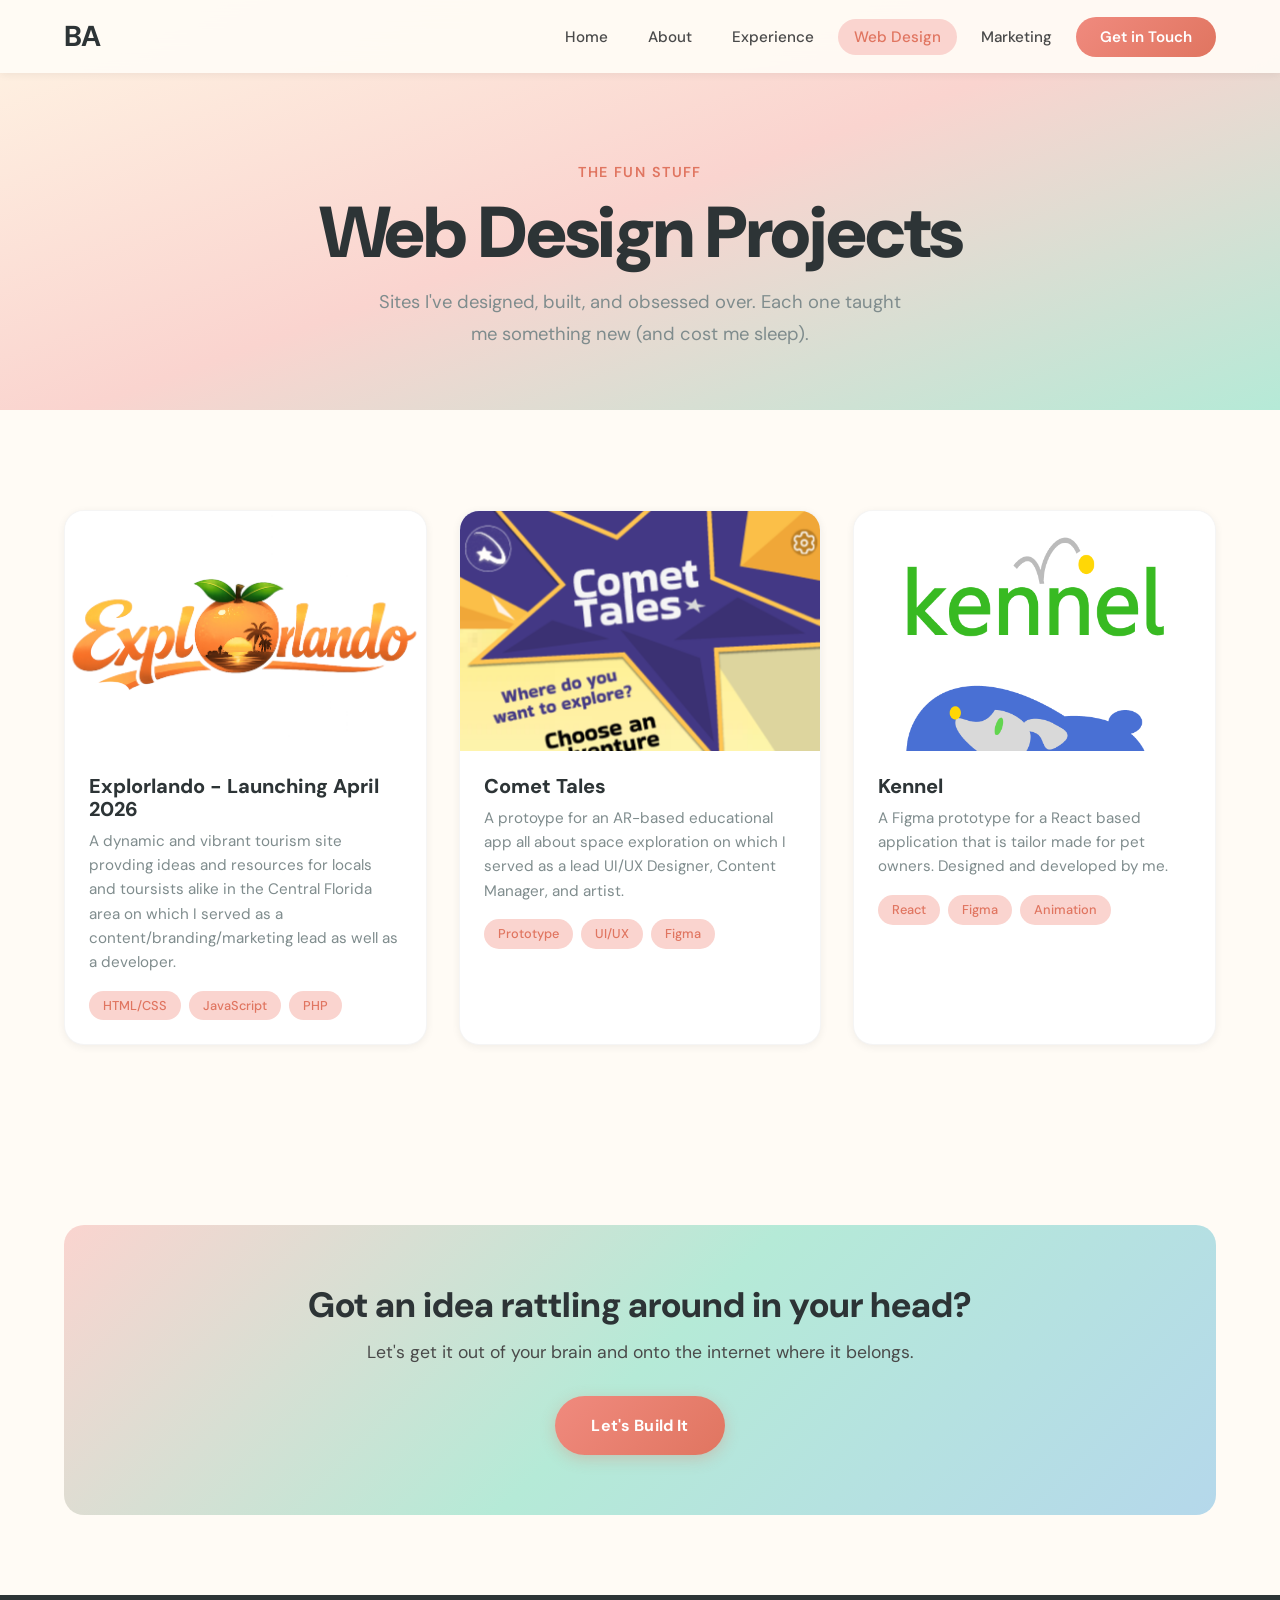
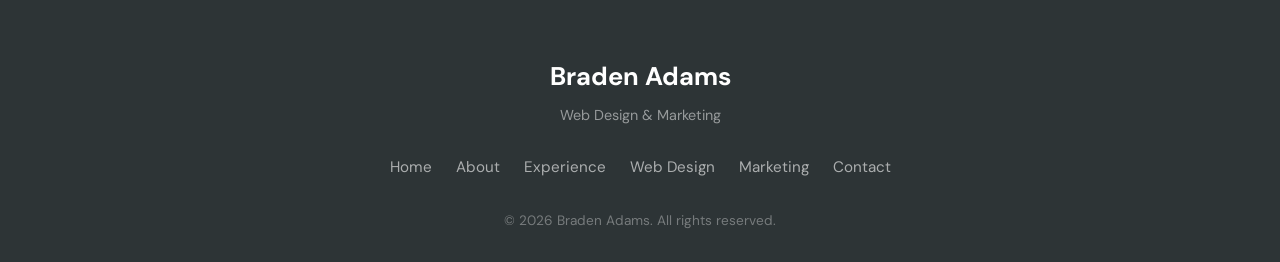
==== web-design.html @ 3deebda3 "Initial commit: Braden Adams portfolio site Multi-page portfolio with home, about, experience, web d" ====
<!DOCTYPE html>
<html lang="en">

<head>
  <meta charset="UTF-8">
  <meta name="viewport" content="width=device-width, initial-scale=1.0">
  <title>Web Design Projects | Braden Adams</title>
  <link rel="stylesheet" href="styles.css">
  <link rel="preconnect" href="https://fonts.googleapis.com">
  <link rel="preconnect" href="https://fonts.gstatic.com" crossorigin>
  <link href="https://fonts.googleapis.com/css2?family=DM+Sans:wght@300;400;500;600;700;800;900&display=swap"
    rel="stylesheet">
</head>

<body>

  <nav class="navbar navbar-solid" id="navbar">
    <div class="nav-container">
      <a href="index.html" class="nav-logo">BA</a>
      <button class="nav-toggle" id="navToggle" aria-label="Toggle menu">
        <span></span>
        <span></span>
        <span></span>
      </button>
      <ul class="nav-links" id="navLinks">
        <li><a href="index.html">Home</a></li>
        <li><a href="about.html">About</a></li>
        <li><a href="experience.html">Experience</a></li>
        <li><a href="web-design.html" class="active">Web Design</a></li>
        <li><a href="marketing.html">Marketing</a></li>
        <li><a href="contact.html" class="nav-cta">Get in Touch</a></li>
      </ul>
    </div>
  </nav>

  <header class="page-header">
    <div class="container">
      <p class="section-label">The Fun Stuff</p>
      <h1 class="page-title">Web Design Projects</h1>
      <p class="page-subtitle">Sites I've designed, built, and obsessed over. Each one taught me something new (and cost
        me sleep).</p>
    </div>
  </header>

  <section class="section projects">
    <div class="container">
      <div class="projects-grid">

        <article class="project-card" data-aos>
          <div class="project-image">
            <img src="explore.png" alt="Explorlando" class="project-img">
            <div class="project-overlay">
              <a href="#" class="btn btn-small">View Project</a>
            </div>
          </div>
          <div class="project-info">
            <h3>Explorlando - Launching April 2026</h3>
            <p>A dynamic and vibrant tourism site provding ideas and resources for locals and toursists alike in the
              Central Florida area on which I served as a content/branding/marketing lead as well as a developer.</p>
            <div class="project-tags">
              <span>HTML/CSS</span>
              <span>JavaScript</span>
              <span>PHP</span>
            </div>
          </div>
        </article>

        <article class="project-card" data-aos>
          <div class="project-image">
            <img src="comet.png" alt="Comet Tales" class="project-img">
            <div class="project-overlay">
              <a href="https://www.figma.com/proto/gsPqmIZWVUKxvTAiO5MpNq/high-fid-prototype?node-id=105-1048&p=f&t=L2qzd7L3aYDn6zdV-0&scaling=min-zoom&content-scaling=fixed&page-id=0%3A1&starting-point-node-id=105%3A1048" target="_blank" class="btn btn-small">View Project</a>
            </div>
          </div>
          <div class="project-info">
            <h3>Comet Tales</h3>
            <p>A protoype for an AR-based educational app all about space exploration on which I served as a lead UI/UX
              Designer, Content Manager, and artist.</p>
            <div class="project-tags">
              <span>Prototype</span>
              <span>UI/UX</span>
              <span>Figma</span>
            </div>
          </div>
        </article>

        <article class="project-card" data-aos>
          <div class="project-image">
            <img src="dog.png" alt="Kennel" class="project-img">
            <div class="project-overlay">
              <a href="https://www.figma.com/proto/K4lPQEvy5VpgUHEemaQ5li/Untitled?t=dN983bbb4xyc7GQH-0&scaling=scale-down&content-scaling=fixed&page-id=0%3A1&node-id=28-469&starting-point-node-id=28%3A469" target="_blank" class="btn btn-small">View Project</a>
            </div>
          </div>
          <div class="project-info">
            <h3>Kennel</h3>
            <p>A Figma prototype for a React based application that is tailor made for pet owners. Designed and
              developed by me.</p>
            <div class="project-tags">
              <span>React</span>
              <span>Figma</span>
              <span>Animation</span>
            </div>
          </div>
        </article>

      </div>
    </div>
  </section>

  <section class="section cta-section">
    <div class="container">
      <div class="cta-box">
        <h2>Got an idea rattling around in your head?</h2>
        <p>Let's get it out of your brain and onto the internet where it belongs.</p>
        <a href="contact.html" class="btn btn-primary">Let's Build It</a>
      </div>
    </div>
  </section>

  <footer class="footer">
    <div class="container">
      <div class="footer-content">
        <p class="footer-logo">Braden Adams</p>
        <p class="footer-tagline">Web Design &amp; Marketing</p>
        <div class="footer-links">
          <a href="index.html">Home</a>
          <a href="about.html">About</a>
          <a href="experience.html">Experience</a>
          <a href="web-design.html">Web Design</a>
          <a href="marketing.html">Marketing</a>
          <a href="contact.html">Contact</a>
        </div>
        <p class="footer-copy">&copy; 2026 Braden Adams. All rights reserved.</p>
      </div>
    </div>
  </footer>

  <script src="script.js"></script>
</body>

</html>
---- styles.css ----
:root {
  --coral: #F08A7E;
  --coral-light: #FAD4CF;
  --mint: #B5EAD7;
  --mint-dark: #7DCBB0;
  --peach: #FFDAB9;
  --lavender: #C7CEEA;
  --sky: #B5D8EB;
  --sand: #FFF5E4;
  --yellow: #FFEAA7;
  --yellow-soft: #FFF8DC;
  --teal: #88D8B0;
  --coral-accent: #E07560;

  --text-dark: #2D3436;
  --text-body: #4A4A4A;
  --text-light: #7F8C8D;
  --white: #FFFFFF;
  --off-white: #FFFBF5;
  --bg-cream: #FFF9F0;

  --font-display: 'DM Sans', -apple-system, BlinkMacSystemFont, sans-serif;
  --font-body: 'DM Sans', -apple-system, BlinkMacSystemFont, sans-serif;

  --shadow-sm: 0 2px 8px rgba(0, 0, 0, 0.06);
  --shadow-md: 0 4px 20px rgba(0, 0, 0, 0.08);
  --shadow-lg: 0 8px 40px rgba(0, 0, 0, 0.1);
  --shadow-glow: 0 4px 30px rgba(224, 117, 96, 0.25);

  --radius-sm: 8px;
  --radius-md: 12px;
  --radius-lg: 20px;
  --radius-xl: 30px;

  --transition: 0.3s ease;
}

*, *::before, *::after {
  margin: 0;
  padding: 0;
  box-sizing: border-box;
}

html {
  scroll-behavior: smooth;
  scroll-padding-top: 80px;
}

body {
  font-family: var(--font-body);
  color: var(--text-body);
  background-color: var(--off-white);
  line-height: 1.7;
  -webkit-font-smoothing: antialiased;
}

img {
  max-width: 100%;
  display: block;
}

a {
  text-decoration: none;
  color: inherit;
  transition: var(--transition);
}

ul {
  list-style: none;
}

.container {
  max-width: 1200px;
  margin: 0 auto;
  padding: 0 24px;
}

.section {
  padding: 100px 0;
}

h1, h2, h3 {
  font-family: var(--font-display);
  color: var(--text-dark);
  line-height: 1.15;
  font-weight: 800;
}

.navbar {
  position: fixed;
  top: 0;
  left: 0;
  right: 0;
  z-index: 1000;
  padding: 20px 0;
  transition: all 0.4s ease;
}

.navbar.scrolled,
.navbar-solid {
  background: rgba(255, 251, 245, 0.95);
  backdrop-filter: blur(20px);
  padding: 12px 0;
  box-shadow: var(--shadow-sm);
}

.nav-container {
  max-width: 1200px;
  margin: 0 auto;
  padding: 0 24px;
  display: flex;
  align-items: center;
  justify-content: space-between;
}

.nav-logo {
  font-family: var(--font-display);
  font-size: 1.8rem;
  font-weight: 700;
  color: var(--text-dark);
  letter-spacing: -0.02em;
}

.nav-logo:hover {
  color: var(--coral-accent);
  transform: scale(1.05);
}

.nav-links {
  display: flex;
  align-items: center;
  gap: 8px;
}

.nav-links a {
  padding: 8px 16px;
  border-radius: var(--radius-xl);
  font-size: 0.95rem;
  font-weight: 500;
  color: var(--text-body);
}

.nav-links a:hover,
.nav-links a.active {
  color: var(--coral-accent);
  background: var(--coral-light);
}

.nav-cta {
  background: linear-gradient(135deg, var(--coral), var(--coral-accent)) !important;
  color: var(--white) !important;
  padding: 10px 24px !important;
  font-weight: 600 !important;
}

.nav-cta:hover {
  transform: translateY(-2px);
  box-shadow: var(--shadow-glow);
  background: linear-gradient(135deg, var(--coral-accent), var(--coral)) !important;
  color: var(--white) !important;
}

.nav-toggle {
  display: none;
  flex-direction: column;
  gap: 5px;
  background: none;
  border: none;
  cursor: pointer;
  padding: 4px;
}

.nav-toggle span {
  width: 24px;
  height: 2px;
  background: var(--text-dark);
  border-radius: 2px;
  transition: var(--transition);
}

.hero {
  min-height: 100vh;
  display: flex;
  align-items: center;
  justify-content: flex-start;
  text-align: left;
  position: relative;
  overflow: hidden;
  background: linear-gradient(160deg, var(--sand) 0%, var(--coral-light) 30%, var(--mint) 60%, var(--sky) 100%);
}

.hero-bg-shapes {
  position: absolute;
  inset: 0;
  pointer-events: none;
}

.shape {
  position: absolute;
  border-radius: 50%;
  opacity: 0.3;
  animation: float 12s infinite ease-in-out;
}

.shape-1 {
  width: 400px;
  height: 400px;
  background: var(--coral);
  top: -100px;
  right: -100px;
  animation-delay: 0s;
}

.shape-2 {
  width: 300px;
  height: 300px;
  background: var(--mint);
  bottom: -50px;
  left: -80px;
  animation-delay: -5s;
}

.shape-3 {
  width: 200px;
  height: 200px;
  background: var(--lavender);
  top: 40%;
  left: 10%;
  animation-delay: -10s;
}

.shape-4 {
  width: 250px;
  height: 250px;
  background: var(--yellow);
  bottom: 20%;
  right: 15%;
  animation-delay: -15s;
}


@keyframes float {
  0%, 100% { transform: translate(0, 0) scale(1); }
  25% { transform: translate(40px, -40px) scale(1.08); }
  50% { transform: translate(-30px, 30px) scale(0.92); }
  75% { transform: translate(25px, 15px) scale(1.04); }
}

@keyframes slideUp {
  from { opacity: 0; transform: translateY(40px); }
  to { opacity: 1; transform: translateY(0); }
}

.hero-greeting {
  animation: slideUp 0.6s ease-out 0.2s both;
}

.hero-name {
  animation: slideUp 0.6s ease-out 0.4s both;
}

.hero-tagline {
  animation: slideUp 0.6s ease-out 0.6s both;
}

.hero-description {
  animation: slideUp 0.6s ease-out 0.8s both;
}

.hero-buttons {
  animation: slideUp 0.6s ease-out 1s both;
}


.hero-content {
  position: relative;
  z-index: 2;
  max-width: 900px;
  padding: 0 24px 0 clamp(40px, 8vw, 120px);
}

.hero-greeting {
  font-size: 1.1rem;
  font-weight: 600;
  color: var(--coral-accent);
  margin-bottom: 12px;
  letter-spacing: 0.12em;
  text-transform: uppercase;
  display: inline-block;
  background: var(--coral-light);
  padding: 6px 16px;
  border-radius: var(--radius-xl);
}

.hero-name {
  font-size: clamp(3.5rem, 10vw, 7rem);
  font-weight: 900;
  color: var(--text-dark);
  margin-bottom: 16px;
  letter-spacing: -0.04em;
  line-height: 0.95;
}

.hero-tagline {
  font-size: 1.5rem;
  font-weight: 500;
  color: var(--text-body);
  margin-bottom: 24px;
}

.hero-description {
  font-size: 1.15rem;
  color: var(--text-light);
  max-width: 560px;
  margin: 0 0 40px;
  line-height: 1.8;
}

.hero-buttons {
  display: flex;
  gap: 16px;
  justify-content: flex-start;
  flex-wrap: wrap;
}

.btn {
  display: inline-block;
  padding: 16px 36px;
  border-radius: var(--radius-xl);
  font-family: var(--font-body);
  font-size: 1rem;
  font-weight: 700;
  cursor: pointer;
  border: none;
  transition: all 0.3s cubic-bezier(0.4, 0, 0.2, 1);
  letter-spacing: 0.01em;
}

.btn-primary {
  background: linear-gradient(135deg, var(--coral), var(--coral-accent));
  color: var(--white);
  box-shadow: 0 4px 15px rgba(224, 117, 96, 0.3);
}

.btn-primary:hover {
  transform: translateY(-3px) scale(1.03);
  box-shadow: 0 8px 30px rgba(224, 117, 96, 0.45);
}

.btn-primary:active {
  transform: translateY(0) scale(0.97);
  box-shadow: 0 2px 10px rgba(224, 117, 96, 0.3);
}

.btn-secondary {
  background: var(--white);
  color: var(--text-dark);
  border: 2px solid var(--coral);
}

.btn-secondary:hover {
  background: var(--coral-light);
  transform: translateY(-3px) scale(1.03);
}

.btn-secondary:active {
  transform: translateY(0) scale(0.97);
}

.btn-small {
  padding: 10px 22px;
  font-size: 0.9rem;
  background: var(--white);
  color: var(--text-dark);
  border-radius: var(--radius-xl);
}

.btn-small:hover {
  background: var(--coral);
  color: var(--white);
}

.btn-full {
  width: 100%;
  text-align: center;
}

.page-header {
  padding: 160px 0 60px;
  background: linear-gradient(160deg, var(--sand) 0%, var(--coral-light) 50%, var(--mint) 100%);
  text-align: center;
}

.page-title {
  font-size: clamp(2.8rem, 6vw, 4.5rem);
  font-weight: 900;
  letter-spacing: -0.03em;
  margin-bottom: 12px;
}

.page-subtitle {
  font-size: 1.15rem;
  color: var(--text-light);
  max-width: 550px;
  margin: 0 auto;
}

.section-header {
  text-align: center;
  margin-bottom: 60px;
}

.section-label {
  font-size: 0.9rem;
  font-weight: 600;
  color: var(--coral-accent);
  text-transform: uppercase;
  letter-spacing: 0.1em;
  margin-bottom: 8px;
}

.section-title {
  font-size: clamp(2rem, 4vw, 3rem);
  font-weight: 800;
  letter-spacing: -0.02em;
  margin-bottom: 12px;
}

.section-subtitle {
  font-size: 1.1rem;
  color: var(--text-light);
  max-width: 550px;
  margin: 0 auto;
}

.preview-grid {
  display: grid;
  grid-template-columns: repeat(auto-fit, minmax(300px, 1fr));
  gap: 32px;
}

.preview-card {
  background: var(--white);
  border-radius: var(--radius-lg);
  padding: 40px 32px;
  text-align: center;
  box-shadow: var(--shadow-sm);
  transition: all 0.35s cubic-bezier(0.4, 0, 0.2, 1);
  border: 1px solid rgba(0,0,0,0.04);
}

.preview-card:hover {
  transform: translateY(-10px) scale(1.02);
  box-shadow: var(--shadow-lg);
}

.preview-icon {
  font-size: 3rem;
  margin-bottom: 20px;
  transition: transform 0.4s cubic-bezier(0.4, 0, 0.2, 1);
}

.preview-card:hover .preview-icon {
  transform: scale(1.2) rotate(-5deg);
}

.preview-card h3 {
  font-size: 1.4rem;
  margin-bottom: 12px;
}

.preview-card p {
  color: var(--text-light);
  margin-bottom: 20px;
  line-height: 1.7;
}

.preview-link {
  font-weight: 600;
  color: var(--coral-accent);
}

.preview-link:hover {
  color: var(--coral);
}

.about-grid {
  display: grid;
  grid-template-columns: 1fr 1.5fr;
  gap: 60px;
  align-items: start;
}

.about-photo {
  width: 100%;
  aspect-ratio: 3 / 4;
  object-fit: cover;
  border-radius: var(--radius-lg);
  box-shadow: var(--shadow-md);
}

.about-image-placeholder {
  width: 100%;
  aspect-ratio: 3 / 4;
  background: linear-gradient(135deg, var(--coral-light), var(--mint), var(--lavender));
  border-radius: var(--radius-lg);
  display: flex;
  align-items: center;
  justify-content: center;
  font-size: 1.1rem;
  color: var(--text-light);
  font-weight: 500;
  box-shadow: var(--shadow-md);
}

.about-text h2 {
  font-size: 2rem;
  margin-bottom: 20px;
}

.about-intro {
  font-size: 1.15rem;
  font-weight: 400;
  color: var(--text-dark);
  margin-bottom: 16px;
}

.about-text p {
  margin-bottom: 16px;
  line-height: 1.8;
}

.skills-grid {
  display: grid;
  grid-template-columns: repeat(auto-fit, minmax(280px, 1fr));
  gap: 28px;
}

.skill-card {
  background: var(--white);
  border-radius: var(--radius-md);
  padding: 32px 28px;
  box-shadow: var(--shadow-sm);
  border: 1px solid rgba(0,0,0,0.04);
  transition: all 0.4s ease;
}

.skill-card:hover {
  transform: translateY(-8px) scale(1.02);
  box-shadow: var(--shadow-md);
}

.skill-icon {
  font-size: 2.5rem;
  margin-bottom: 16px;
  transition: transform 0.4s cubic-bezier(0.4, 0, 0.2, 1);
}

.skill-card:hover .skill-icon {
  transform: scale(1.15) rotate(5deg);
}

.skill-card h3 {
  font-size: 1.2rem;
  margin-bottom: 8px;
}

.skill-card p {
  color: var(--text-light);
  font-size: 0.95rem;
  line-height: 1.6;
}

.projects-grid {
  display: grid;
  grid-template-columns: repeat(auto-fit, minmax(340px, 1fr));
  gap: 32px;
}

.project-card {
  background: var(--white);
  border-radius: var(--radius-lg);
  overflow: hidden;
  box-shadow: var(--shadow-sm);
  transition: all 0.4s ease;
  border: 1px solid rgba(0,0,0,0.04);
}

.project-card:hover {
  transform: translateY(-10px) scale(1.01);
  box-shadow: var(--shadow-lg);
}

.project-image {
  position: relative;
  overflow: hidden;
}

.project-img {
  width: 100%;
  height: 240px;
  object-fit: cover;
  object-position: top;
  transition: transform 0.5s ease;
}

.project-img-poster {
  height: auto;
  object-fit: contain;
  background: var(--off-white);
}

.project-card:hover .project-img {
  transform: scale(1.05);
}

.project-placeholder {
  width: 100%;
  height: 240px;
  background: linear-gradient(135deg, var(--sky), var(--mint), var(--lavender));
  display: flex;
  align-items: center;
  justify-content: center;
  font-size: 1rem;
  color: var(--text-light);
  font-weight: 500;
  transition: transform 0.5s ease;
}

.marketing-placeholder {
  background: linear-gradient(135deg, var(--coral-light), var(--peach), var(--yellow));
}

.project-card:hover .project-placeholder {
  transform: scale(1.05);
}

.project-overlay {
  position: absolute;
  inset: 0;
  background: rgba(45, 52, 54, 0.6);
  display: flex;
  align-items: center;
  justify-content: center;
  opacity: 0;
  transition: opacity 0.4s ease;
}

.project-card:hover .project-overlay {
  opacity: 1;
}

.project-info {
  padding: 24px;
}

.project-info h3 {
  font-size: 1.25rem;
  margin-bottom: 8px;
}

.project-info p {
  color: var(--text-light);
  font-size: 0.95rem;
  margin-bottom: 16px;
  line-height: 1.6;
}

.project-tags {
  display: flex;
  flex-wrap: wrap;
  gap: 8px;
}

.project-tags span {
  padding: 4px 14px;
  border-radius: var(--radius-xl);
  font-size: 0.8rem;
  font-weight: 500;
  background: var(--coral-light);
  color: var(--coral-accent);
  transition: all 0.25s ease;
}

.project-tags span:hover {
  transform: translateY(-2px) scale(1.05);
  box-shadow: var(--shadow-sm);
}

.timeline {
  position: relative;
  padding-left: 40px;
  max-width: 800px;
  margin: 0 auto;
}

.timeline::before {
  content: '';
  position: absolute;
  left: 14px;
  top: 0;
  bottom: 0;
  width: 3px;
  background: linear-gradient(180deg, var(--coral), var(--mint), var(--sky));
  border-radius: 3px;
}

.timeline-item {
  position: relative;
  margin-bottom: 48px;
}

.timeline-item:last-child {
  margin-bottom: 0;
}

.timeline-marker {
  position: absolute;
  left: -33px;
  top: 6px;
  width: 16px;
  height: 16px;
  border-radius: 50%;
  background: var(--coral);
  border: 3px solid var(--off-white);
  box-shadow: 0 0 0 3px var(--coral-light);
  transition: all 0.3s ease;
}

.timeline-item:hover .timeline-marker {
  transform: scale(1.3);
  background: var(--coral-accent);
}

.timeline-content {
  background: var(--white);
  border-radius: var(--radius-md);
  padding: 28px 32px;
  box-shadow: var(--shadow-sm);
  border: 1px solid rgba(0,0,0,0.04);
  transition: all 0.35s cubic-bezier(0.4, 0, 0.2, 1);
}

.timeline-content:hover {
  transform: translateY(-4px);
  box-shadow: var(--shadow-md);
}

.timeline-date {
  display: inline-block;
  font-size: 0.85rem;
  font-weight: 700;
  color: var(--coral-accent);
  background: var(--coral-light);
  padding: 4px 14px;
  border-radius: var(--radius-xl);
  margin-bottom: 12px;
  letter-spacing: 0.02em;
}

.timeline-content h3 {
  font-size: 1.3rem;
  margin-bottom: 4px;
}

.timeline-role {
  font-size: 0.95rem;
  font-weight: 600;
  color: var(--text-light);
  margin-bottom: 12px;
}

.timeline-content p {
  margin-bottom: 12px;
  line-height: 1.7;
}

.timeline-content .project-tags {
  margin-top: 8px;
}

@media (max-width: 768px) {
  .timeline {
    padding-left: 30px;
  }

  .timeline::before {
    left: 10px;
  }

  .timeline-marker {
    left: -26px;
    width: 14px;
    height: 14px;
  }

  .timeline-content {
    padding: 20px 24px;
  }
}

.marketing-card .project-tags span {
  background: var(--yellow-soft);
  color: #C0860B;
}

.project-stats {
  display: flex;
  gap: 24px;
  margin-bottom: 16px;
  padding: 12px 0;
  border-top: 1px solid rgba(0,0,0,0.06);
  border-bottom: 1px solid rgba(0,0,0,0.06);
}

.stat {
  display: flex;
  flex-direction: column;
}

.stat-number {
  font-family: var(--font-display);
  font-size: 1.4rem;
  font-weight: 700;
  color: var(--teal);
}

.stat-label {
  font-size: 0.8rem;
  color: var(--text-light);
  text-transform: uppercase;
  letter-spacing: 0.05em;
}

.cta-section {
  padding: 80px 0;
}

.cta-box {
  background: linear-gradient(135deg, var(--coral-light), var(--mint), var(--sky));
  border-radius: var(--radius-lg);
  padding: 60px 40px;
  text-align: center;
}

.cta-box h2 {
  font-size: clamp(1.6rem, 3vw, 2.2rem);
  margin-bottom: 12px;
}

.cta-box p {
  color: var(--text-body);
  margin-bottom: 28px;
  font-size: 1.1rem;
}

.contact-grid {
  display: grid;
  grid-template-columns: 1fr 1.5fr;
  gap: 60px;
  align-items: start;
}

.contact-info {
  display: flex;
  flex-direction: column;
  gap: 28px;
}

.contact-item {
  display: flex;
  gap: 16px;
  align-items: flex-start;
}

.contact-icon {
  font-size: 1.8rem;
  width: 56px;
  height: 56px;
  display: flex;
  align-items: center;
  justify-content: center;
  background: linear-gradient(135deg, var(--coral-light), var(--peach));
  border-radius: var(--radius-md);
  flex-shrink: 0;
}

.contact-item h3 {
  font-size: 1rem;
  font-family: var(--font-body);
  font-weight: 600;
  margin-bottom: 4px;
}

.contact-item p {
  color: var(--text-light);
  font-size: 0.95rem;
}

.social-links {
  display: flex;
  gap: 12px;
  flex-wrap: wrap;
}

.social-links a {
  color: var(--coral-accent);
  font-weight: 500;
  font-size: 0.95rem;
}

.social-links a:hover {
  color: var(--coral);
  text-decoration: underline;
}

.contact-form {
  background: var(--white);
  border-radius: var(--radius-lg);
  padding: 40px;
  box-shadow: var(--shadow-md);
}

.form-group {
  margin-bottom: 20px;
}

.form-group label {
  display: block;
  font-weight: 600;
  font-size: 0.9rem;
  margin-bottom: 6px;
  color: var(--text-dark);
}

.form-group input,
.form-group select,
.form-group textarea {
  width: 100%;
  padding: 14px 18px;
  border: 2px solid #E8E8E8;
  border-radius: var(--radius-sm);
  font-family: var(--font-body);
  font-size: 1rem;
  color: var(--text-dark);
  background: var(--off-white);
  transition: var(--transition);
  outline: none;
}

.form-group input:focus,
.form-group select:focus,
.form-group textarea:focus {
  border-color: var(--coral);
  background: var(--white);
  box-shadow: 0 0 0 4px rgba(224, 117, 96, 0.15);
}

.form-group textarea {
  resize: vertical;
  min-height: 120px;
}

.form-group select {
  appearance: none;
  background-image: url("data:image/svg+xml,%3Csvg xmlns='http://www.w3.org/2000/svg' width='12' height='12' viewBox='0 0 12 12'%3E%3Cpath fill='%237F8C8D' d='M6 8L1 3h10z'/%3E%3C/svg%3E");
  background-repeat: no-repeat;
  background-position: right 16px center;
  cursor: pointer;
}

.form-status {
  margin-top: 16px;
  text-align: center;
  font-weight: 500;
  font-size: 0.95rem;
  min-height: 24px;
}

.form-status.success {
  color: var(--teal);
}

.form-status.error {
  color: #E74C3C;
}

.footer {
  background: var(--text-dark);
  color: rgba(255, 255, 255, 0.7);
  padding: 60px 0 30px;
}

.footer-content {
  text-align: center;
}

.footer-logo {
  font-family: var(--font-display);
  font-size: 1.6rem;
  font-weight: 700;
  color: var(--white);
  margin-bottom: 4px;
}

.footer-tagline {
  font-size: 0.9rem;
  color: rgba(255, 255, 255, 0.5);
  margin-bottom: 28px;
}

.footer-links {
  display: flex;
  justify-content: center;
  gap: 24px;
  margin-bottom: 28px;
  flex-wrap: wrap;
}

.footer-links a {
  font-size: 0.95rem;
  color: rgba(255, 255, 255, 0.6);
}

.footer-links a {
  transition: all 0.3s ease;
}

.footer-links a:hover {
  color: var(--coral);
  transform: translateY(-2px);
}

.footer-copy {
  font-size: 0.85rem;
  color: rgba(255, 255, 255, 0.35);
}

[data-aos] {
  opacity: 0;
  transform: translateY(40px);
  transition: opacity 0.7s cubic-bezier(0.4, 0, 0.2, 1), transform 0.7s cubic-bezier(0.4, 0, 0.2, 1);
}

[data-aos]:nth-child(2) { transition-delay: 0.1s; }
[data-aos]:nth-child(3) { transition-delay: 0.2s; }

[data-aos].visible {
  opacity: 1;
  transform: translateY(0);
}

@media (max-width: 968px) {
  .about-grid,
  .contact-grid {
    grid-template-columns: 1fr;
    gap: 40px;
  }

  .about-image-placeholder {
    aspect-ratio: 4 / 3;
    max-width: 500px;
    margin: 0 auto;
  }
}

@media (max-width: 768px) {
  .nav-toggle {
    display: flex;
  }

  .nav-links {
    position: fixed;
    top: 0;
    right: -100%;
    width: 280px;
    height: 100vh;
    background: var(--white);
    flex-direction: column;
    padding: 80px 32px 32px;
    gap: 4px;
    box-shadow: var(--shadow-lg);
    transition: right 0.4s ease;
  }

  .nav-links.open {
    right: 0;
  }

  .nav-links a {
    width: 100%;
    padding: 12px 16px;
    font-size: 1.05rem;
  }

  .nav-cta {
    margin-top: 16px;
    text-align: center;
  }

  .section {
    padding: 70px 0;
  }

  .hero {
    min-height: 90vh;
    padding: 120px 0 80px;
  }

  .hero-content {
    padding: 0 24px;
  }

  .hero-buttons {
    flex-direction: column;
    align-items: flex-start;
  }

  .projects-grid {
    grid-template-columns: 1fr;
  }

  .skills-grid {
    grid-template-columns: 1fr 1fr;
  }

  .preview-grid {
    grid-template-columns: 1fr;
  }

  .contact-form {
    padding: 28px 24px;
  }

  .cta-box {
    padding: 40px 24px;
  }
}

@media (max-width: 480px) {
  .skills-grid {
    grid-template-columns: 1fr;
  }

  .project-stats {
    flex-direction: column;
    gap: 12px;
  }
}
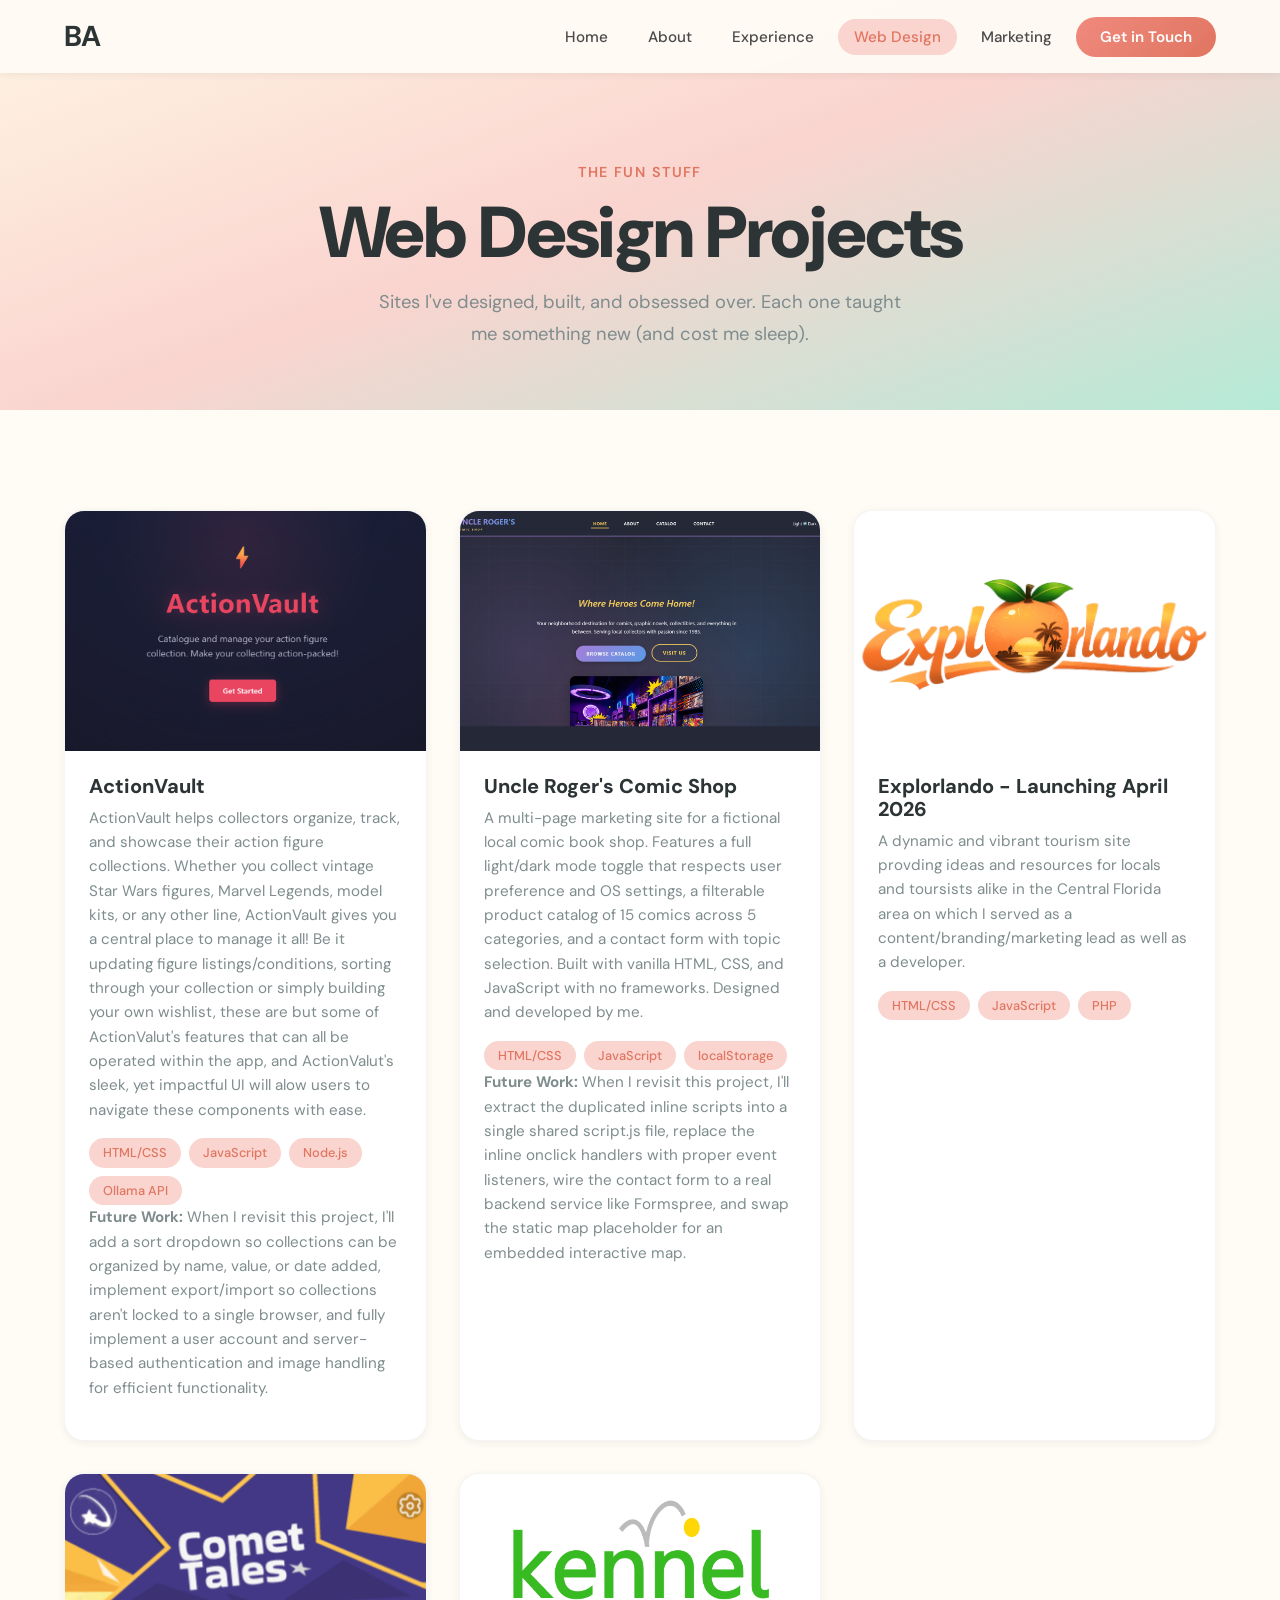
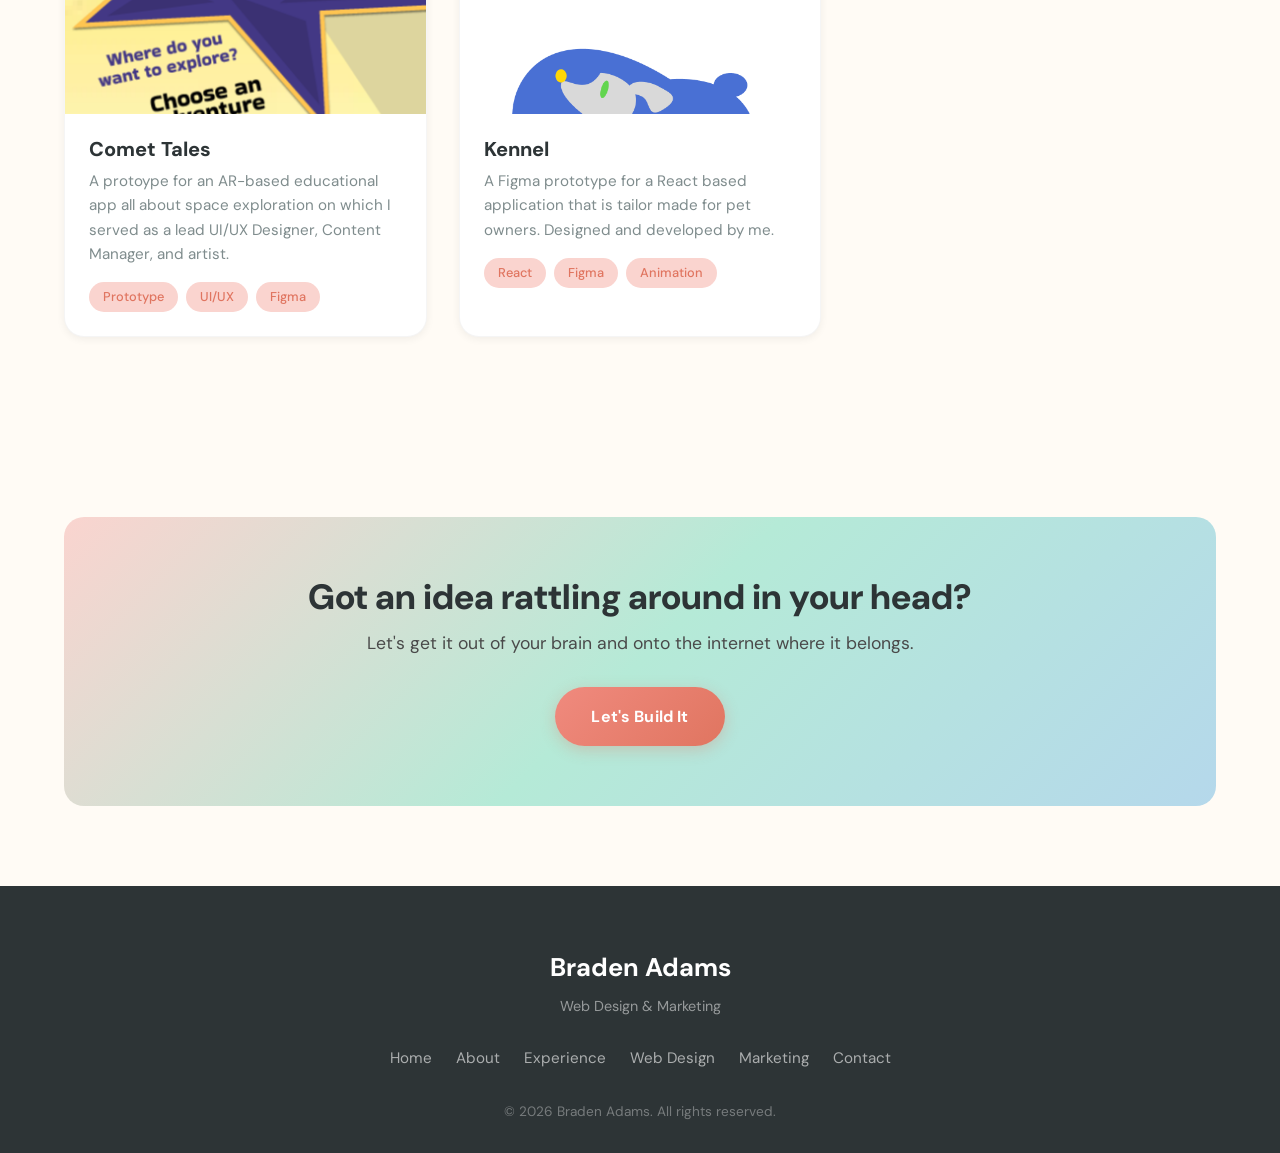
==== commit 1a5bc7c2: "Add ActionVault and Uncle Roger's projects with highlights gallery - Added ActionVault project card " ====
--- a/web-design.html
+++ b/web-design.html
@@ -46,11 +46,79 @@
     <div class="container">
       <div class="projects-grid">
 
+        <!--
+          ActionVault project — Week 14/15 final assignment
+          Fill in each field below before submission:
+            1. Screenshot/GIF (replace empty img src)
+            2. Deployed link (replace empty href on "View Project")
+            3. GitHub repo link (replace empty href on "View Code")
+            4. Brief description — what it is, what you built
+            5. Tech stack tags
+            6. Short retrospective — what you'd fix or do differently now
+        -->
+        <article class="project-card" data-aos>
+          <div class="project-image">
+            <img src="actionvault.png" alt="ActionVault" class="project-img">
+            <div class="project-overlay">
+              <a href="https://superb-narwhal-e765f1.netlify.app/" target="_blank" class="btn btn-small">View
+                Project</a>
+              <a href="https://github.com/GooseLord12/Midterm" target="_blank" class="btn btn-small">View Code</a>
+              <a href="#" class="btn btn-small btn-highlights" data-project="actionvault">View Project Highlights</a>
+            </div>
+          </div>
+          <div class="project-info">
+            <h3>ActionVault</h3>
+            <p>ActionVault helps collectors organize, track, and showcase their action figure collections. Whether you
+              collect vintage Star Wars figures, Marvel Legends, model kits, or any other line, ActionVault gives you a
+              central place to manage it all! Be it updating figure listings/conditions, sorting through your collection
+              or simply building your own wishlist, these are but some of ActionValut's features that can all be
+              operated within the app, and ActionValut's sleek, yet impactful UI will alow users to navigate these
+              components with ease.</p>
+            <div class="project-tags">
+              <span>HTML/CSS</span>
+              <span>JavaScript</span>
+              <span>Node.js</span>
+              <span>Ollama API</span>
+            </div>
+            <p class="project-retro"><strong>Future Work:</strong> When I revisit this project, I'll add a sort dropdown
+              so collections can be organized by name, value, or date added, implement export/import so collections
+              aren't locked to a single browser, and fully implement a user account and server-based authentication and
+              image handling for efficient functionality.</p>
+          </div>
+        </article>
+
+        <article class="project-card" data-aos>
+          <div class="project-image">
+            <img src="uncle-rogers.png" alt="Uncle Roger's Comic Shop" class="project-img">
+            <div class="project-overlay">
+              <a href="https://github.com/GooseLord12/week5" target="_blank" class="btn btn-small">View Code</a>
+              <a href="#" class="btn btn-small btn-highlights" data-project="unclerogers">View Project Highlights</a>
+            </div>
+          </div>
+          <div class="project-info">
+            <h3>Uncle Roger's Comic Shop</h3>
+            <p>A multi-page marketing site for a fictional local comic book shop. Features a full light/dark mode toggle
+              that respects user preference and OS settings, a filterable product catalog of 15 comics across 5
+              categories, and a contact form with topic selection. Built with vanilla HTML, CSS, and JavaScript with no
+              frameworks. Designed and developed by me.</p>
+            <div class="project-tags">
+              <span>HTML/CSS</span>
+              <span>JavaScript</span>
+              <span>localStorage</span>
+            </div>
+            <p class="project-retro"><strong>Future Work:</strong> When I revisit this project, I'll extract the
+              duplicated inline scripts into a single shared script.js file, replace the inline onclick handlers with
+              proper event listeners, wire the contact form to a real backend service like Formspree, and swap the
+              static map placeholder for an embedded interactive map.</p>
+          </div>
+        </article>
+
         <article class="project-card" data-aos>
           <div class="project-image">
             <img src="explore.png" alt="Explorlando" class="project-img">
             <div class="project-overlay">
               <a href="#" class="btn btn-small">View Project</a>
+              <a href="#" class="btn btn-small btn-highlights" data-project="explorlando">View Project Highlights</a>
             </div>
           </div>
           <div class="project-info">
@@ -69,7 +137,9 @@
           <div class="project-image">
             <img src="comet.png" alt="Comet Tales" class="project-img">
             <div class="project-overlay">
-              <a href="https://www.figma.com/proto/gsPqmIZWVUKxvTAiO5MpNq/high-fid-prototype?node-id=105-1048&p=f&t=L2qzd7L3aYDn6zdV-0&scaling=min-zoom&content-scaling=fixed&page-id=0%3A1&starting-point-node-id=105%3A1048" target="_blank" class="btn btn-small">View Project</a>
+              <a href="https://www.figma.com/proto/gsPqmIZWVUKxvTAiO5MpNq/high-fid-prototype?node-id=105-1048&p=f&t=L2qzd7L3aYDn6zdV-0&scaling=min-zoom&content-scaling=fixed&page-id=0%3A1&starting-point-node-id=105%3A1048"
+                target="_blank" class="btn btn-small">View Project</a>
+              <a href="#" class="btn btn-small btn-highlights" data-project="comet">View Project Highlights</a>
             </div>
           </div>
           <div class="project-info">
@@ -88,7 +158,9 @@
           <div class="project-image">
             <img src="dog.png" alt="Kennel" class="project-img">
             <div class="project-overlay">
-              <a href="https://www.figma.com/proto/K4lPQEvy5VpgUHEemaQ5li/Untitled?t=dN983bbb4xyc7GQH-0&scaling=scale-down&content-scaling=fixed&page-id=0%3A1&node-id=28-469&starting-point-node-id=28%3A469" target="_blank" class="btn btn-small">View Project</a>
+              <a href="https://www.figma.com/proto/K4lPQEvy5VpgUHEemaQ5li/Untitled?t=dN983bbb4xyc7GQH-0&scaling=scale-down&content-scaling=fixed&page-id=0%3A1&node-id=28-469&starting-point-node-id=28%3A469"
+                target="_blank" class="btn btn-small">View Project</a>
+              <a href="#" class="btn btn-small btn-highlights" data-project="kennel">View Project Highlights</a>
             </div>
           </div>
           <div class="project-info">
@@ -135,6 +207,18 @@
     </div>
   </footer>
 
+  <!-- Project Highlights Modal -->
+  <div class="highlights-modal" id="highlightsModal" role="dialog" aria-modal="true" aria-labelledby="highlightsTitle"
+    hidden>
+    <div class="highlights-modal-content">
+      <button class="highlights-close" id="highlightsClose" aria-label="Close gallery">&times;</button>
+      <h2 class="highlights-title" id="highlightsTitle">Project Highlights</h2>
+      <div class="highlights-grid" id="highlightsGrid">
+        <!-- Images injected by JS -->
+      </div>
+    </div>
+  </div>
+
   <script src="script.js"></script>
 </body>
 
--- a/styles.css
+++ b/styles.css
@@ -1148,3 +1148,100 @@
     gap: 12px;
   }
 }
+
+/* ---- Project Highlights Modal ---- */
+
+.highlights-modal {
+  position: fixed;
+  inset: 0;
+  background: rgba(45, 52, 54, 0.85);
+  display: flex;
+  align-items: center;
+  justify-content: center;
+  z-index: 9999;
+  padding: 24px;
+  overflow-y: auto;
+  animation: fadeIn 0.25s ease-out;
+}
+
+.highlights-modal[hidden] {
+  display: none;
+}
+
+@keyframes fadeIn {
+  from { opacity: 0; }
+  to   { opacity: 1; }
+}
+
+.highlights-modal-content {
+  background: var(--white);
+  border-radius: var(--radius-lg);
+  padding: 48px 40px 40px;
+  max-width: 1000px;
+  width: 100%;
+  position: relative;
+  max-height: 90vh;
+  overflow-y: auto;
+  box-shadow: var(--shadow-lg);
+}
+
+.highlights-close {
+  position: absolute;
+  top: 16px;
+  right: 16px;
+  background: none;
+  border: none;
+  font-size: 2rem;
+  color: var(--text-light);
+  cursor: pointer;
+  line-height: 1;
+  width: 40px;
+  height: 40px;
+  border-radius: 50%;
+  display: flex;
+  align-items: center;
+  justify-content: center;
+  transition: var(--transition);
+}
+
+.highlights-close:hover {
+  background: var(--bg-cream);
+  color: var(--coral-accent);
+}
+
+.highlights-title {
+  font-family: var(--font-display);
+  font-size: 1.75rem;
+  color: var(--text-dark);
+  margin-bottom: 24px;
+  text-align: center;
+}
+
+.highlights-grid {
+  display: grid;
+  grid-template-columns: repeat(2, 1fr);
+  gap: 16px;
+}
+
+.highlights-img {
+  width: 100%;
+  aspect-ratio: 16 / 10;
+  object-fit: cover;
+  border-radius: var(--radius-md);
+  background: var(--bg-cream);
+  box-shadow: var(--shadow-sm);
+}
+
+@media (max-width: 600px) {
+  .highlights-modal-content {
+    padding: 40px 20px 24px;
+  }
+
+  .highlights-grid {
+    grid-template-columns: 1fr;
+  }
+
+  .highlights-title {
+    font-size: 1.4rem;
+  }
+}
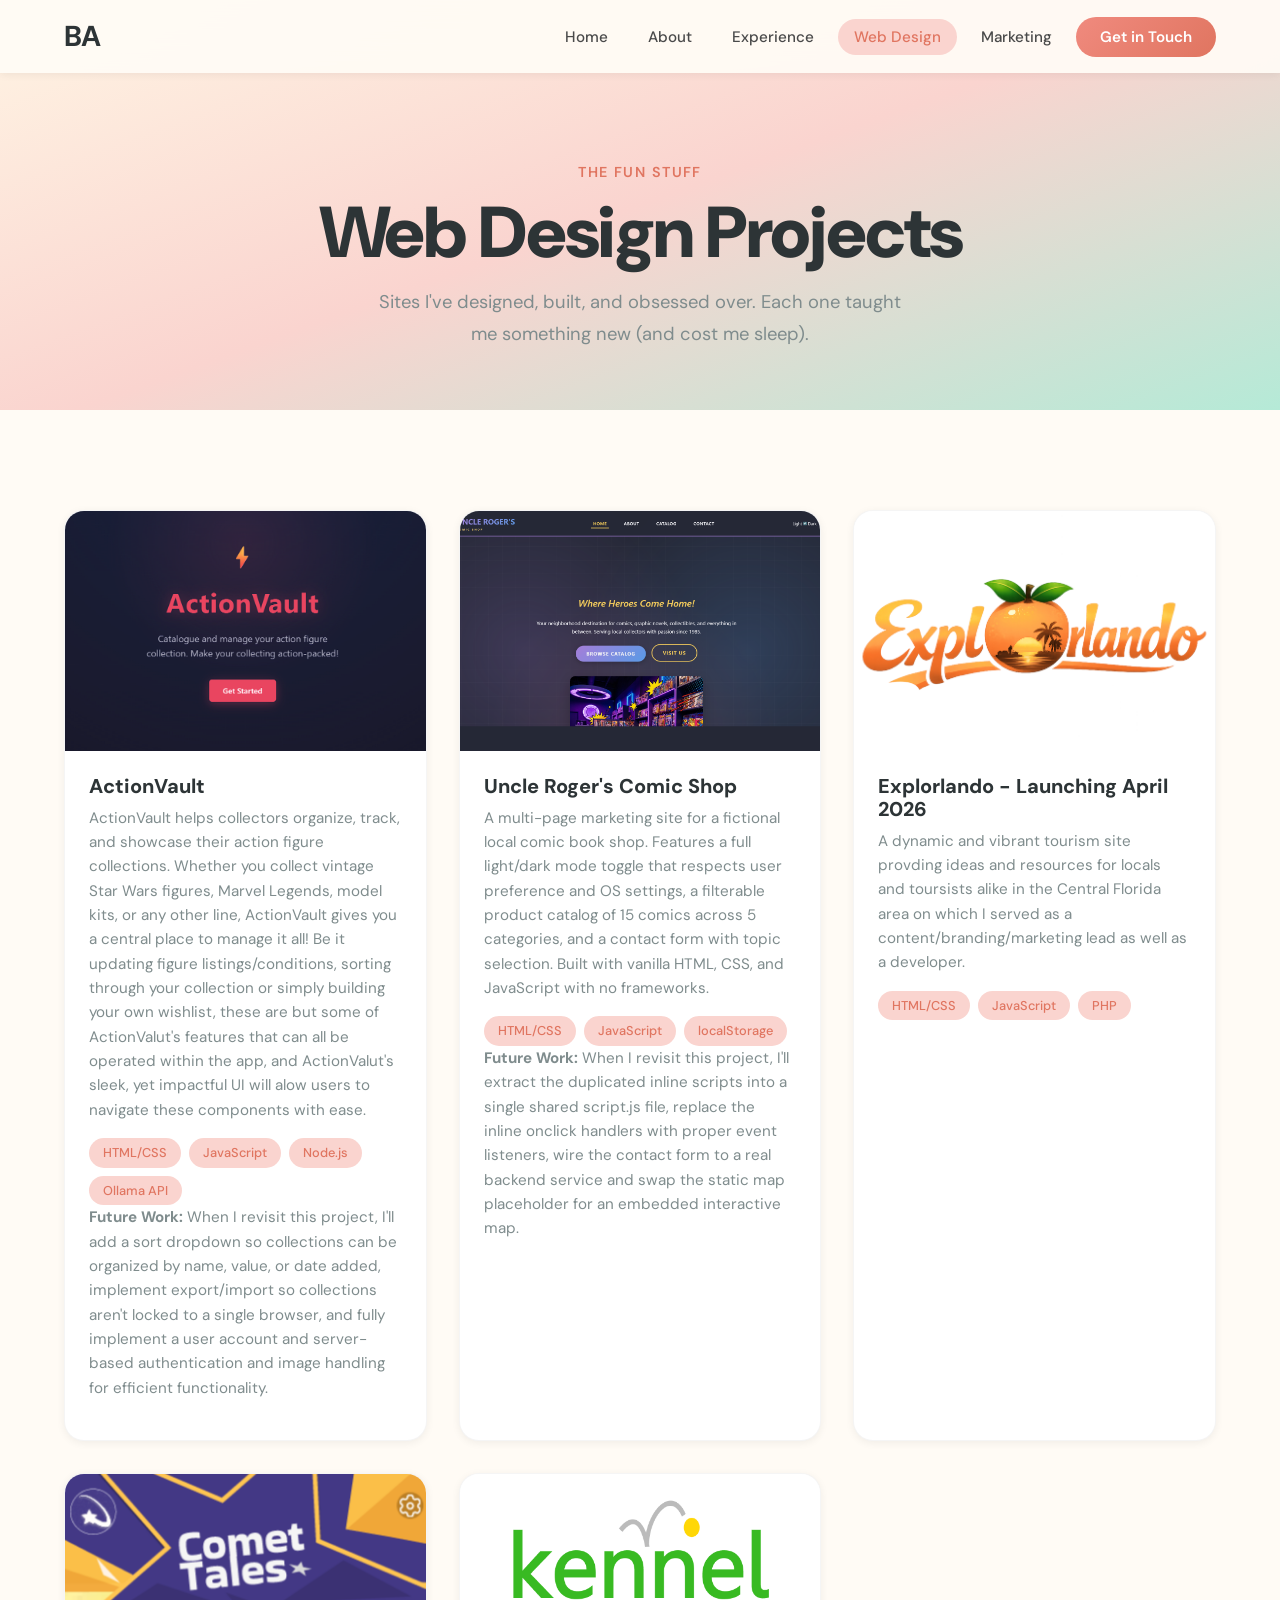
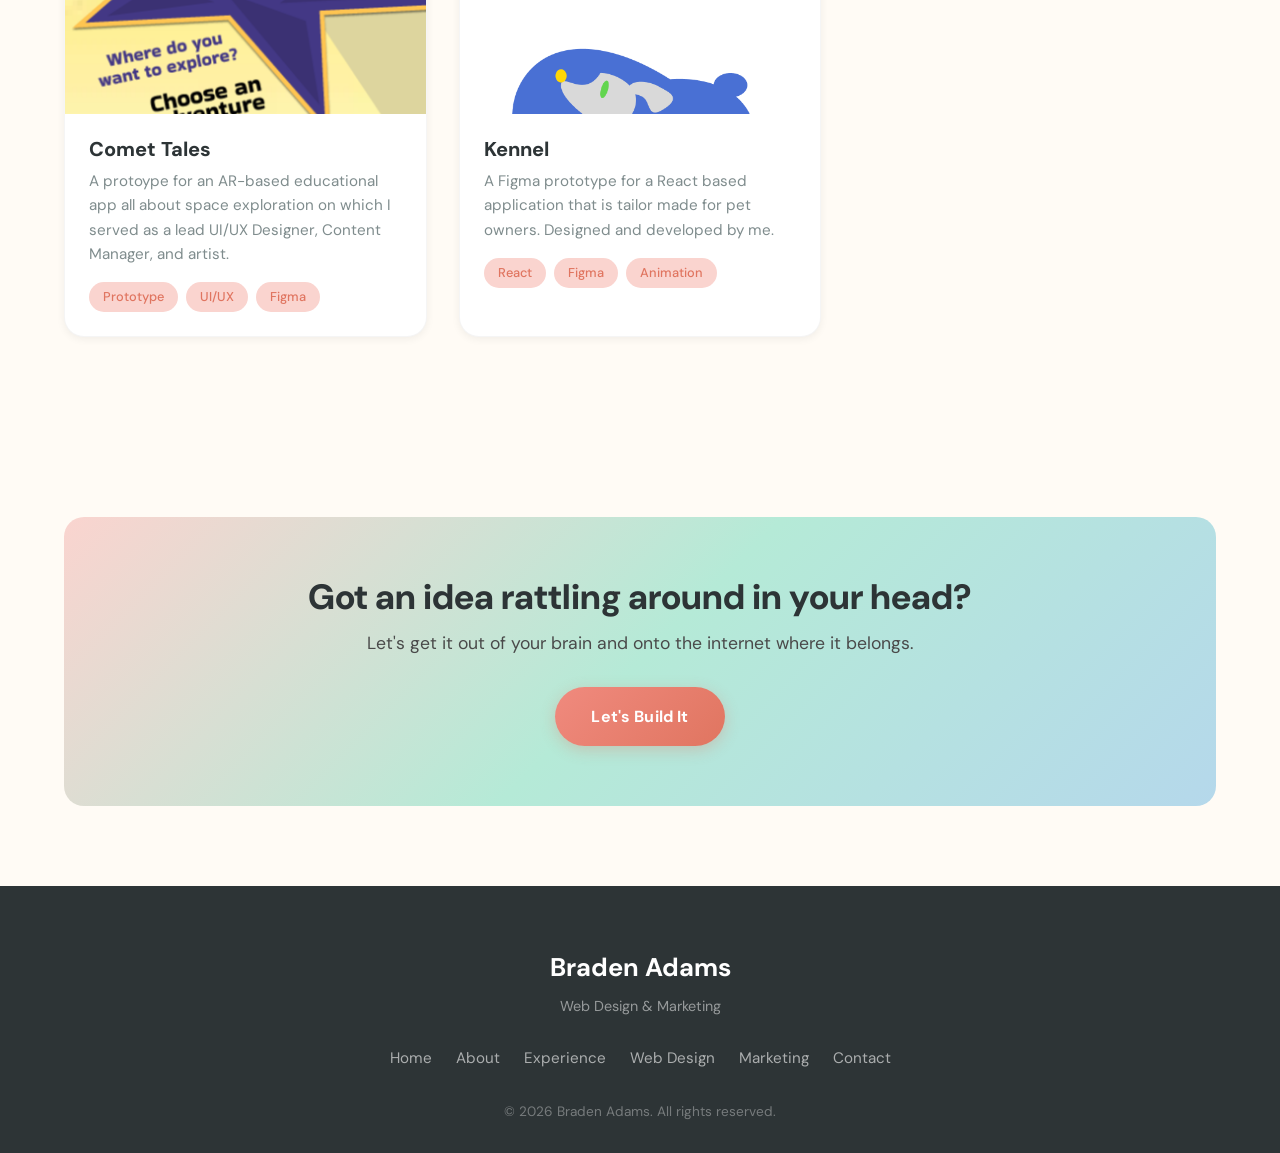
==== commit fe26945d: "Add gallery screenshots, lightbox feature, and Uncle Roger's deploy URL - Added 4 ActionVault featur" ====
--- a/web-design.html
+++ b/web-design.html
@@ -91,6 +91,8 @@
           <div class="project-image">
             <img src="uncle-rogers.png" alt="Uncle Roger's Comic Shop" class="project-img">
             <div class="project-overlay">
+              <a href="https://creative-marigold-6c60cc.netlify.app/" target="_blank" class="btn btn-small">View
+                Project</a>
               <a href="https://github.com/GooseLord12/week5" target="_blank" class="btn btn-small">View Code</a>
               <a href="#" class="btn btn-small btn-highlights" data-project="unclerogers">View Project Highlights</a>
             </div>
@@ -100,7 +102,7 @@
             <p>A multi-page marketing site for a fictional local comic book shop. Features a full light/dark mode toggle
               that respects user preference and OS settings, a filterable product catalog of 15 comics across 5
               categories, and a contact form with topic selection. Built with vanilla HTML, CSS, and JavaScript with no
-              frameworks. Designed and developed by me.</p>
+              frameworks.</p>
             <div class="project-tags">
               <span>HTML/CSS</span>
               <span>JavaScript</span>
@@ -108,7 +110,7 @@
             </div>
             <p class="project-retro"><strong>Future Work:</strong> When I revisit this project, I'll extract the
               duplicated inline scripts into a single shared script.js file, replace the inline onclick handlers with
-              proper event listeners, wire the contact form to a real backend service like Formspree, and swap the
+              proper event listeners, wire the contact form to a real backend service and swap the
               static map placeholder for an embedded interactive map.</p>
           </div>
         </article>
@@ -219,6 +221,12 @@
     </div>
   </div>
 
+  <!-- Full-screen Image Lightbox -->
+  <div class="lightbox" id="lightbox" role="dialog" aria-modal="true" aria-label="Image viewer" hidden>
+    <button class="lightbox-close" id="lightboxClose" aria-label="Close image">&times;</button>
+    <img class="lightbox-img" id="lightboxImg" src="" alt="">
+  </div>
+
   <script src="script.js"></script>
 </body>
 
--- a/styles.css
+++ b/styles.css
@@ -1230,6 +1230,13 @@
   border-radius: var(--radius-md);
   background: var(--bg-cream);
   box-shadow: var(--shadow-sm);
+  cursor: zoom-in;
+  transition: transform 0.2s, box-shadow 0.2s;
+}
+
+.highlights-img:hover {
+  transform: translateY(-2px);
+  box-shadow: var(--shadow-md);
 }
 
 @media (max-width: 600px) {
@@ -1245,3 +1252,68 @@
     font-size: 1.4rem;
   }
 }
+
+/* ---- Image Lightbox (sits on top of the gallery modal) ---- */
+
+.lightbox {
+  position: fixed;
+  inset: 0;
+  background: rgba(0, 0, 0, 0.95);
+  display: flex;
+  align-items: center;
+  justify-content: center;
+  z-index: 10000;
+  padding: 40px;
+  cursor: zoom-out;
+  animation: fadeIn 0.2s ease-out;
+}
+
+.lightbox[hidden] {
+  display: none;
+}
+
+.lightbox-img {
+  max-width: 100%;
+  max-height: 100%;
+  object-fit: contain;
+  border-radius: var(--radius-md);
+  box-shadow: 0 12px 60px rgba(0, 0, 0, 0.6);
+  cursor: default;
+}
+
+.lightbox-close {
+  position: fixed;
+  top: 20px;
+  right: 20px;
+  background: rgba(255, 255, 255, 0.15);
+  backdrop-filter: blur(8px);
+  border: none;
+  color: var(--white);
+  font-size: 1.75rem;
+  cursor: pointer;
+  width: 48px;
+  height: 48px;
+  border-radius: 50%;
+  display: flex;
+  align-items: center;
+  justify-content: center;
+  line-height: 1;
+  transition: var(--transition);
+  z-index: 10001;
+}
+
+.lightbox-close:hover {
+  background: rgba(255, 255, 255, 0.3);
+  transform: scale(1.05);
+}
+
+@media (max-width: 600px) {
+  .lightbox {
+    padding: 16px;
+  }
+
+  .lightbox-close {
+    top: 12px;
+    right: 12px;
+  }
+}
